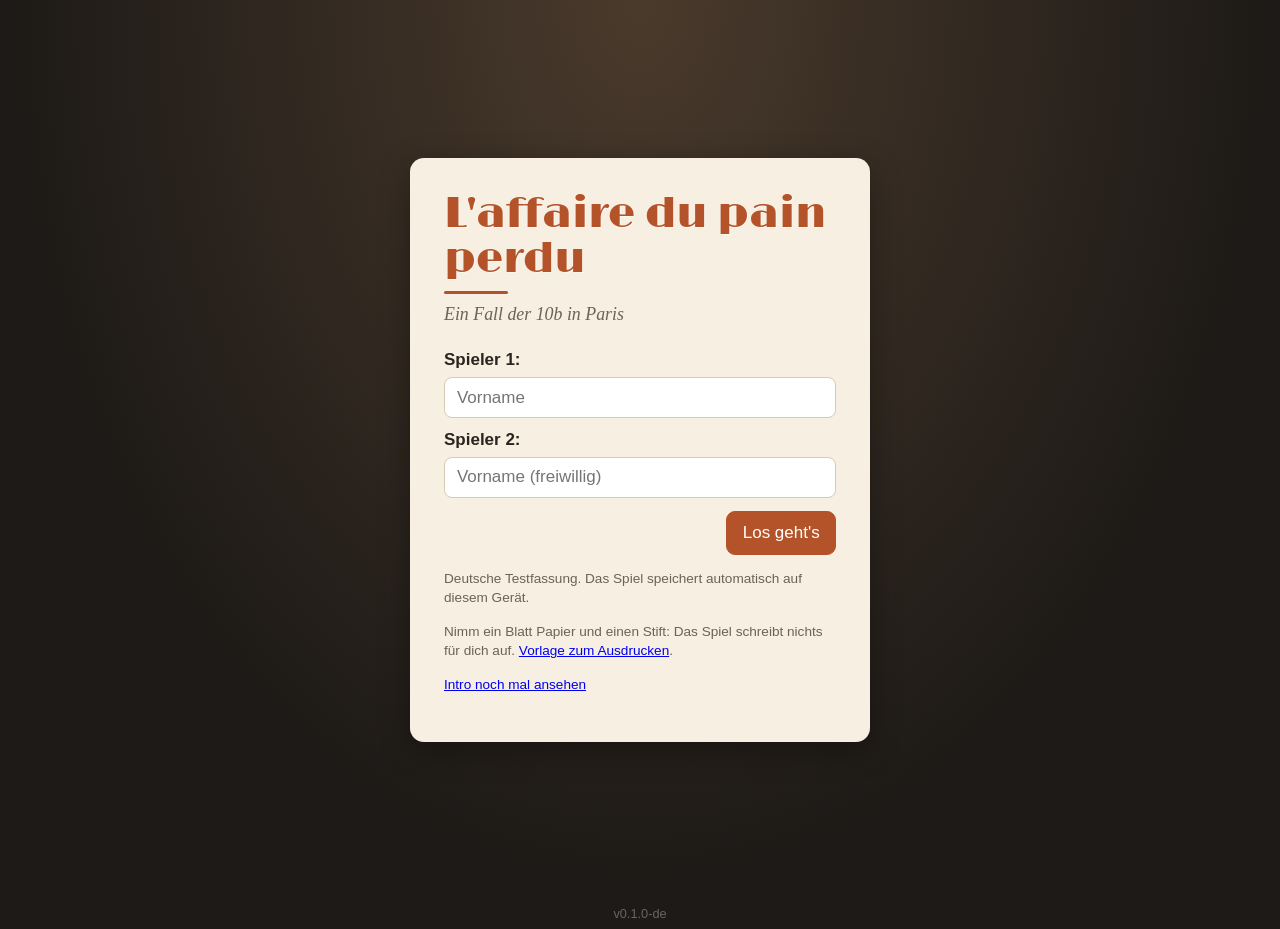
==== de/index.html @ ff6bd47a "Deutsche Testfassung unter de/ Alle Spieltexte auf Deutsch (de/js/data.js), Hörtexte als Lesetexte, " ====
<!DOCTYPE html>
<html lang="de">
<head>
  <meta charset="utf-8">
  <meta name="viewport" content="width=device-width, initial-scale=1">
  <title>L'affaire du pain perdu – deutsche Fassung</title>
  <meta name="description" content="Ein Fall in Paris – Point-and-Click-Abenteuer, deutsche Testfassung.">
  <meta name="theme-color" content="#2a2521">
  <meta name="mobile-web-app-capable" content="yes">
  <meta name="apple-mobile-web-app-capable" content="yes">
  <meta name="apple-mobile-web-app-status-bar-style" content="black">
  <meta name="apple-mobile-web-app-title" content="Pain perdu">
  <link rel="manifest" href="manifest.webmanifest">
  <link rel="apple-touch-icon" href="../assets/icons/icon-180.png">
  <link rel="icon" href="data:image/svg+xml,<svg xmlns='http://www.w3.org/2000/svg' viewBox='0 0 100 100'><text y='.9em' font-size='90'>🥖</text></svg>">
  <link rel="stylesheet" href="../css/style.css">
  <link rel="stylesheet" href="css/de.css">
</head>
<body>
  <!-- Startbildschirm -->
  <section id="start" class="start">
    <div class="start-card">
      <h1 id="title">L'affaire du pain perdu</h1>
      <p id="subtitle" class="sub">Ein Fall der 10b in Paris</p>
      <label>Spieler 1: <input id="p1" type="text" maxlength="30" autocomplete="off" placeholder="Vorname"></label>
      <label>Spieler 2: <input id="p2" type="text" maxlength="30" autocomplete="off" placeholder="Vorname (freiwillig)"></label>
      <!-- in der deutschen Fassung ohne Sprachwahl für Linos Kommentare -->
      <fieldset hidden>
        <legend>Linos Kommentare:</legend>
        <label class="radio"><input type="radio" name="lino" value="fr" checked> auf Deutsch</label>
        <label class="radio"><input type="radio" name="lino" value="de"> auf Deutsch</label>
      </fieldset>
      <div class="bar">
        <button id="btn-resume" class="btn" hidden>Weiterspielen</button>
        <button id="btn-start" class="btn primary">Los geht's</button>
      </div>
      <p class="tiny">Deutsche Testfassung. Das Spiel speichert automatisch auf diesem Gerät.</p>
      <p class="tiny">Nimm ein Blatt Papier und einen Stift: Das Spiel schreibt nichts für dich auf. <a href="zettel.html" target="_blank">Vorlage zum Ausdrucken</a>.</p>
      <p class="tiny"><a href="#" id="btn-intro">Intro noch mal ansehen</a></p>
    </div>
  </section>

  <!-- Spiel -->
  <section id="game" hidden>
    <header class="top">
      <div class="left"><button id="btn-menu" class="btn top-btn" aria-label="Menü" title="Zurück zum Menü (das Spiel bleibt gespeichert)"><svg class="ticon" viewBox="0 0 22 22" fill="none" stroke="currentColor" stroke-width="1.9" stroke-linecap="round" stroke-linejoin="round" aria-hidden="true"><path d="M2.5 10.5 11 3.5l8.5 7"/><path d="M5 9v9.5h12V9"/><path d="M9.3 18.5v-5h3.4v5"/></svg><span class="tl">Menü</span></button><span class="brand">Le Pain perdu</span><span id="scene-name" class="scene"></span><span id="node-id" class="nid" hidden></span></div>
      <div class="right">
        <span id="mouse" class="mouse"></span>
        <!-- Symbole erscheinen nur auf kleinen Bildschirmen (css: Smartphones) -->
        <button id="btn-carnet" class="btn top-btn" aria-label="Fallakte"><svg class="ticon" viewBox="0 0 22 22" fill="none" stroke="currentColor" stroke-width="1.9" stroke-linecap="round" stroke-linejoin="round" aria-hidden="true"><path d="M5.5 2.5h10a1.5 1.5 0 0 1 1.5 1.5v14a1.5 1.5 0 0 1-1.5 1.5h-10z"/><path d="M8.5 2.5v17M11.5 7.5h3M11.5 10.5h3"/></svg><span class="tl">Fallakte</span> <span id="carnet-count" class="badge"></span></button>
        <button id="btn-map" class="btn top-btn" aria-label="Karte"><svg class="ticon" viewBox="0 0 22 22" fill="none" stroke="currentColor" stroke-width="1.9" stroke-linecap="round" stroke-linejoin="round" aria-hidden="true"><path d="M2.5 5.5l5.5-2 6 2 5.5-2v13l-5.5 2-6-2-5.5 2z"/><path d="M8 3.5v13M14 5.5v13"/></svg><span class="tl">Karte</span></button>
        <button id="btn-inv" class="btn top-btn" aria-label="Inventar"><svg class="ticon" viewBox="0 0 22 22" fill="none" stroke="currentColor" stroke-width="1.9" stroke-linecap="round" stroke-linejoin="round" aria-hidden="true"><path d="M5.5 9a5.5 5.5 0 0 1 11 0v9a1.5 1.5 0 0 1-1.5 1.5H7A1.5 1.5 0 0 1 5.5 18z"/><path d="M8.5 4.3V2.5h5v1.8M8.5 12.5h5v3.5h-5z"/></svg><span class="tl">Inventar</span></button>
        <button id="btn-gloss" class="btn top-btn" aria-label="Lexikon"><svg class="ticon" viewBox="0 0 22 22" fill="none" stroke="currentColor" stroke-width="1.9" stroke-linecap="round" stroke-linejoin="round" aria-hidden="true"><path d="M11 6C9 4.5 6 4 2.5 4.5v13C6 17 9 17.5 11 19c2-1.5 5-2 8.5-1.5v-13C16 4 13 4.5 11 6z"/><path d="M11 6v13"/></svg><span class="tl">Lexikon</span></button>
        <button id="btn-lang" class="btn top-btn" hidden><span class="tl">Lino</span></button>
        <button id="btn-full" class="btn top-btn" aria-label="Vollbild" title="Vollbild" hidden><svg class="ticon" viewBox="0 0 22 22" fill="none" stroke="currentColor" stroke-width="1.9" stroke-linecap="round" stroke-linejoin="round" aria-hidden="true"><path d="M3 8V3h5M14 3h5v5M19 14v5h-5M8 19H3v-5"/></svg><span class="tl">Vollbild</span></button>
        <button id="btn-prof" class="btn top-btn prof" hidden><span class="tglyph" aria-hidden="true">Prof</span><span class="tl">Prof</span></button>
      </div>
    </header>
    <main class="play">
      <div id="rotate-hint" class="rotate-hint" hidden><span class="rot" aria-hidden="true">⟳</span><span>Dreh dein Handy: Dann wird das Bild größer.</span><button class="x" aria-label="Schließen">×</button></div>
      <div id="stage" class="stage" aria-label="Szene"></div>
      <div id="dialogue" class="dialogue"></div>
    </main>
  </section>

  <!-- Fenster (Fallakte, Karte, Aufgaben …) -->
  <div id="modal" class="modal" hidden>
    <div class="modal-inner">
      <button id="modal-close" class="close" aria-label="Schließen">×</button>
      <div id="modal-body"></div>
    </div>
  </div>
  <div id="toasts" class="toasts"></div>
  <div id="gltip" class="gltip" hidden></div>
  <footer class="foot"><span id="ver"></span></footer>

  <script src="js/data.js"></script>
  <script src="../js/prof.js"></script>
  <script src="js/game.js"></script>
</body>
</html>
---- css/style.css ----
/* L'affaire du pain perdu – Stil */
:root {
  --bg: #1d1a17; --panel: #f6efe2; --panel-2: #efe4cf; --ink: #2b241e; --muted: #6d6257; --accent: #b4532a; --accent-2: #2c6fad;
  --ok: #2e7d4f; --no: #b23b3b; --line: #d8cbb3; --paper: #fffaf0; --shadow: 0 8px 30px rgba(0,0,0,.35);
  --font: "Segoe UI", Roboto, "Helvetica Neue", Arial, sans-serif; --serif: Georgia, "Times New Roman", serif;
  --display: "Limelight", Georgia, "Times New Roman", serif;
}
/* Titelschrift (Limelight, SIL Open Font License, liegt lokal in assets/fonts) */
@font-face { font-family: "Limelight"; src: url("../assets/fonts/Limelight-Regular.ttf") format("truetype"); font-weight: 400; font-style: normal; font-display: swap; }
* { box-sizing: border-box; }
html, body { margin: 0; padding: 0; background: var(--bg); color: var(--ink); font-family: var(--font); font-size: 17px; line-height: 1.45; }
@media (min-width: 1400px) { html, body { font-size: 18px; } }
button { font: inherit; cursor: pointer; }
h1, h2, h3 { font-family: var(--serif); margin: 0 0 .5rem; }
[hidden] { display: none !important; }

/* Start */
.start { min-height: 100vh; display: grid; place-items: center; padding: 1rem; background: radial-gradient(ellipse at top, #4a3a2c, #1d1a17 70%); }
.start-card { background: var(--panel); padding: 2rem; border-radius: 14px; max-width: 460px; width: 100%; box-shadow: var(--shadow); }
.start-card h1 { font-family: var(--display); font-weight: 400; font-size: clamp(1.9rem, 7vw, 2.5rem); line-height: 1.05; color: var(--accent); text-shadow: 1px 1px 0 rgba(255,255,255,.55); }
.start-card h1::after { content: ""; display: block; width: 64px; height: 3px; background: var(--accent); border-radius: 2px; margin: .55rem 0 .3rem; }
.start-card .sub { color: var(--muted); margin: 0 0 1.2rem; font-family: var(--serif); font-style: italic; font-size: 1.05rem; }
.start-card label { display: block; margin: .6rem 0; font-weight: 600; }
.start-card input[type=text] { display: block; width: 100%; padding: .55rem .7rem; border: 1px solid var(--line); border-radius: 8px; font-size: 1rem; margin-top: .25rem; background: #fff; }
.start-card input.bad { border-color: var(--no); }
.start-card fieldset { border: 1px solid var(--line); border-radius: 8px; margin: .8rem 0; padding: .5rem .8rem; }
.start-card .radio { display: inline-block; margin: 0 1rem 0 0; font-weight: 500; }
.tiny { font-size: .8rem; color: var(--muted); }

/* Buttons */
.btn { background: var(--panel-2); color: var(--ink); border: 1px solid var(--line); border-radius: 9px; padding: .5rem .9rem; transition: background .15s, transform .05s; }
.btn:hover { background: #e4d6ba; }
.btn:active { transform: translateY(1px); }
.btn:disabled { opacity: .45; cursor: not-allowed; }
.btn.primary { background: var(--accent); color: #fff; border-color: var(--accent); }
.btn.primary:hover { background: #9b4523; }
.btn.small { font-size: .85rem; padding: .35rem .6rem; }
.btn.choice { display: block; width: 100%; text-align: left; margin: .35rem 0; background: var(--paper); }
.btn.choice.hl { border-color: var(--accent-2); box-shadow: 0 0 0 2px rgba(44,111,173,.3); }
.btn.choice small { color: var(--muted); }
.btn.choice.on { background: #dcefe3; border-color: var(--ok); }
.btn.opt { display: block; width: 100%; text-align: left; margin: .3rem 0; background: var(--paper); }
.btn.opt.on { background: #dcefe3; border-color: var(--ok); }
.btn.aide { background: #fde9d6; border-color: #f0b98f; }
.btn.play { background: var(--accent-2); color: #fff; border-color: var(--accent-2); }
.btn.play.playing { animation: pulse 1s infinite; }
@keyframes pulse { 0%,100% { box-shadow: 0 0 0 0 rgba(44,111,173,.5);} 50% { box-shadow: 0 0 0 8px rgba(44,111,173,0);} }
.btn.chip { font-size: .85rem; padding: .3rem .6rem; margin: 0 .3rem .3rem 0; background: #fff; }
.bar { display: flex; gap: .5rem; flex-wrap: wrap; justify-content: flex-end; margin-top: .8rem; }

/* Top bar */
.top { display: flex; justify-content: space-between; align-items: center; gap: .5rem; padding: .5rem .8rem; background: #2a2521; color: #eee; flex-wrap: wrap; }
.top .brand { font-family: var(--display); font-weight: 400; font-size: 1.15rem; letter-spacing: .02em; color: #f1c27d; margin-right: .8rem; }
.top .scene { color: #ddd; font-size: .95rem; }
.top .nid { margin-left: .6rem; font-size: .8rem; color: #f1c27d; font-family: monospace; }
.top .right { display: flex; gap: .4rem; align-items: center; flex-wrap: wrap; }
.top .mouse { font-size: .85rem; color: #f1c27d; margin-right: .4rem; }
.top-btn { padding: .35rem .7rem; font-size: .9rem; }
.top-btn.prof { background: #f1c27d; }
#btn-menu { margin-right: .7rem; }
/* Spieltitel in der Kopfzeile nur bei viel Platz (daneben steht der Menü-Knopf) */
@media (max-width: 1180px) { .top .brand { display: none; } }
/* Tablets und kleine Laptops: Kopfzeile in einer Reihe, Knöpfe mit Symbol und kleiner Beschriftung */
@media (min-width: 761px) and (max-width: 1100px) and (min-height: 521px) {
  .top { flex-wrap: nowrap; min-height: 52px; }
  .top .left { flex: 1; min-width: 0; display: flex; align-items: center; }
  .top .scene { white-space: nowrap; overflow: hidden; text-overflow: ellipsis; }
  .top .right { flex: none; flex-wrap: nowrap; gap: .35rem; }
  .top .mouse { font-size: .8rem; line-height: 1.15; text-align: right; }
  .top .mouse .ml { display: block; opacity: .75; }
  .top-btn { position: relative; display: inline-flex; flex-direction: column; align-items: center; justify-content: center; gap: 2px; min-width: 58px; height: 44px; padding: 2px .45rem; }
  .top-btn .ticon, .top-btn .tglyph { display: block; }
  .top-btn .ticon { width: 20px; height: 20px; color: var(--accent); flex: none; }
  .top-btn .tglyph { font-size: .58rem; font-weight: 800; line-height: 1.05; color: var(--accent); letter-spacing: .02em; }
  .top-btn .tl { font-size: .68rem; line-height: 1; white-space: nowrap; }
  .top-btn .tl-long, .top-btn.prof .tglyph { display: none; }
  .top-btn .badge { position: absolute; top: -4px; right: -4px; }
}
.badge { background: var(--accent); color: #fff; border-radius: 10px; padding: 0 .4rem; font-size: .75rem; }

/* Stage */
/* Bühne so groß wie der Bildschirm erlaubt: Breite aus der Höhe (16:9) abgeleitet, damit Bild und Dialog ohne Scrollen passen */
.play { width: 100%; max-width: min(1700px, calc((100vh - 215px) * 16 / 9)); margin: 0 auto; padding: .5rem .6rem; }
.stage { position: relative; width: 100%; aspect-ratio: 16 / 9; background: #333 center / cover no-repeat; border-radius: 10px; overflow: visible; box-shadow: var(--shadow); }
.hotspot { position: absolute; background: rgba(255,255,255,.06); border: 2px dashed rgba(255,255,255,.55); border-radius: 8px; color: #fff; padding: 0; display: flex; align-items: flex-end; justify-content: center; transition: background .15s, border-color .15s; }
.hotspot:hover { background: rgba(255,220,120,.18); border-color: #ffd87a; }
.hotspot > span { background: rgba(0,0,0,.6); font-size: .85rem; padding: .15rem .45rem; border-radius: 6px; margin-bottom: .25rem; white-space: nowrap; }
.verbs { position: absolute; left: 50%; top: 50%; transform: translate(-50%, -50%); display: flex; gap: .35rem; flex-wrap: nowrap; justify-content: center; z-index: 5; background: rgba(28,22,18,.88); padding: .4rem; border-radius: 14px; box-shadow: 0 6px 20px rgba(0,0,0,.45); border: 1px solid rgba(241,194,125,.35); }
.btn.verb { display: flex; flex-direction: column; align-items: center; gap: .2rem; width: 74px; padding: .45rem .2rem .35rem; background: var(--panel); border-color: #d8c7a4; border-radius: 10px; font-size: .78rem; line-height: 1; color: var(--ink); }
.btn.verb .vicon { width: 30px; height: 30px; color: var(--accent); }
.btn.verb:hover { background: #f1c27d; border-color: #f1c27d; }
.btn.verb:hover .vicon { color: var(--ink); }

/* Dialogue */
.dialogue { min-height: 96px; margin-top: .55rem; background: var(--panel); border-radius: 10px; padding: .8rem 1.1rem; box-shadow: var(--shadow); }
.dialogue:not(.active) { background: rgba(246,239,226,.35); min-height: 60px; }
.dialogue.muted { opacity: .5; pointer-events: none; }
.line { display: flex; gap: .8rem; align-items: flex-start; }
.line.narr .body { font-style: italic; color: #4a3f36; }
.line .who { font-weight: 700; color: var(--accent); font-size: .9rem; }
.line .text { font-size: 1.15rem; }
.line .text.de { color: var(--muted); font-style: italic; }
.pt { width: 56px; height: 56px; border-radius: 50%; flex: none; display: grid; place-items: center; color: #fff; font-weight: 700; background-size: cover; background-position: center; border: 2px solid #fff; box-shadow: 0 2px 6px rgba(0,0,0,.3); }
.choices { margin-top: .6rem; }
.help-row { display: flex; justify-content: flex-end; margin: .4rem 0; }
.marie-bubble { display: flex; gap: .6rem; background: #fde9d6; border: 1px solid #f0b98f; border-radius: 10px; padding: .6rem .8rem; margin: .5rem 0; }
.marie-bubble .who { font-weight: 700; color: var(--accent); font-size: .85rem; }

/* Modal */
.modal { position: fixed; inset: 0; background: rgba(0,0,0,.6); display: grid; place-items: center; z-index: 20; padding: 1rem; overflow: auto; }
.modal-inner { background: var(--panel); border-radius: 14px; width: min(980px, 100%); max-height: calc(100vh - 2rem); overflow: auto; padding: 1.2rem 1.4rem; position: relative; box-shadow: var(--shadow); }
.modal.cut .modal-inner, .modal.travel .modal-inner { background: #141211; color: #eee; }
.modal.cut .cutpic { width: 100%; aspect-ratio: 2.12; background: #222 center / cover no-repeat; border-radius: 10px; }
.modal.cut .cutbox, .dlg-inline { margin-top: .8rem; }
.modal.cut .line.narr .body, .modal.travel .line .body { color: #eee; }
.modal.cut .line .who { color: #f1c27d; }
.modal .close { position: absolute; top: .5rem; right: .6rem; background: none; border: none; font-size: 1.6rem; color: var(--muted); }
.modal.nocl .close { display: none; }
.modal h2 { color: var(--accent); font-size: 1.5rem; }
.modal h3 { margin-top: 1rem; }
.metro { font-size: 1.6rem; color: #f1c27d; font-family: var(--serif); }
.metro b { display: inline-block; background: #f1c27d; color: #141211; border-radius: 50%; width: 1.5em; height: 1.5em; text-align: center; line-height: 1.5em; margin-right: .4rem; }

.paper { background: var(--paper); border: 1px solid var(--line); border-radius: 8px; padding: .8rem 1rem; font-size: 1.05rem; box-shadow: 1px 2px 0 #e5dcc8; margin: .3rem 0; }
.paper.sms { font-family: var(--font); background: #e8f4ff; border-color: #b8d6f2; }
.paper.carte, .paper.flyer { font-family: var(--serif); }
.paper.transcript { font-size: .95rem; color: #3a322b; }
.paper.small { font-size: .9rem; }
.paper.intro b { color: var(--accent); }
.hint { color: var(--muted); font-size: .85rem; }
.solo { background: #e8f1fb; border: 1px solid #b8d6f2; padding: .5rem .8rem; border-radius: 8px; margin: .3rem 0; font-weight: 600; }
.tools { display: flex; gap: .5rem; flex-wrap: wrap; margin: .5rem 0; }
.area { margin: .6rem 0; }
.feedback { margin-top: .5rem; }
.feedback.ok .line { background: #dcefe3; border-radius: 8px; padding: .5rem; }
.feedback.no .line { background: #f8dcdc; border-radius: 8px; padding: .5rem; }
.audio-row { display: flex; gap: 1rem; align-items: center; flex-wrap: wrap; margin: .6rem 0; }

/* Aufgaben */
.doccard { border: 1px solid var(--line); border-radius: 8px; padding: .6rem .8rem; margin: .5rem 0; background: var(--paper); }
.doccard.done { border-color: var(--ok); background: #eef7f0; }
.doccard .doclabel { font-weight: 700; }
.doccard .doctext { color: #4a3f36; margin: .2rem 0 .4rem; }
.qbtns { display: flex; flex-wrap: wrap; gap: .3rem; }
.okline { color: var(--ok); margin-top: .4rem; font-weight: 600; }
.slot { display: flex; gap: .6rem; align-items: center; margin: .4rem 0; }
.slot label { min-width: 130px; font-weight: 600; }
select { font: inherit; padding: .35rem .5rem; border-radius: 6px; border: 1px solid var(--line); background: #fff; }
select.bad { border-color: var(--no); background: #fbe9e9; }
select.good { border-color: var(--ok); background: #e9f6ee; }
.gaptext { font-size: 1.15rem; line-height: 2.2; }
.gaptext select { margin: 0 .2rem; }
.picklist { margin: .4rem 0; }
.q { font-weight: 600; }
textarea { width: 100%; font: inherit; font-size: 1.05rem; padding: .6rem; border: 1px solid var(--line); border-radius: 8px; background: #fff; resize: vertical; }
.count { font-size: .85rem; color: var(--muted); margin: .3rem 0; }
.count.ok { color: var(--ok); font-weight: 600; }
.chips { margin: .3rem 0; }
.plan { max-width: 420px; margin: .4rem 0; }
.plan svg { width: 100%; border-radius: 8px; border: 1px solid var(--line); }
.wall { display: grid; grid-template-columns: repeat(auto-fit, minmax(220px, 1fr)); gap: .6rem; }
.poster { background: var(--paper); border: 1px solid var(--line); padding: .7rem; border-radius: 6px; box-shadow: 2px 3px 0 #d9ccb2; font-family: var(--serif); }
.poster.on { border-color: var(--ok); background: #eef7f0; }
.poster .pl { font-size: 1.4rem; font-weight: 700; color: var(--accent); }
.poster .ptext { margin: .3rem 0 .6rem; }
.btn.opt small { color: var(--accent-2); font-weight: 700; margin-right: .3rem; }
.stamps { display: flex; gap: .5rem; flex-wrap: wrap; margin: .4rem 0; }
.btn.stamp { font-family: monospace; font-weight: 700; letter-spacing: .04em; border: 2px solid #7a1f1f; color: #7a1f1f; background: #fff; }
.btn.stamp.on { background: #7a1f1f; color: #fff; }
.sheets { display: grid; grid-template-columns: repeat(auto-fit, minmax(220px, 1fr)); gap: .6rem; }
.sheet { position: relative; text-align: left; background: var(--paper); border: 1px solid var(--line); border-radius: 6px; padding: .8rem; font: inherit; min-height: 110px; }
.sheet.stamped { border-color: #7a1f1f; }
.sheet .mark { position: absolute; right: .6rem; bottom: .5rem; transform: rotate(-12deg); font-family: monospace; font-weight: 700; color: #7a1f1f; border: 3px solid #7a1f1f; padding: .1rem .4rem; opacity: .85; }

/* Carnet */
.qbox { background: var(--paper); border: 1px solid var(--line); border-left: 6px solid #bbb; border-radius: 8px; padding: .6rem .9rem; margin: .5rem 0; }
.qbox.proven { border-left-color: var(--ok); }
.qbox .status { float: right; font-size: .8rem; padding: .1rem .5rem; border-radius: 10px; background: #e6e2da; color: #555; }
.qbox.proven .status { background: #dcefe3; color: var(--ok); font-weight: 700; }
/* Abfragen */
.rin { font: inherit; font-size: 1.05rem; padding: .3rem .5rem; border: 1px solid #c9b78f; border-radius: 8px; background: #fff; margin: 0 .15rem; min-width: 4rem; }
.rin:focus { outline: 2px solid rgba(44,111,173,.35); border-color: var(--accent-2); }
.rin.bad { border-color: var(--no); background: #fdf0f0; }
.rin.good { border-color: var(--ok); background: #eef7f0; }
.rfield { display: flex; gap: .6rem; align-items: center; flex-wrap: wrap; margin: .55rem 0; }
.rfield label { font-weight: 600; }
.mission { background: #fde9d6; border: 1px solid #f0b98f; border-radius: 8px; padding: .5rem .8rem; margin: .4rem 0; }

/* Inventar */
.igrid { display: grid; grid-template-columns: repeat(auto-fill, minmax(118px, 1fr)); gap: .5rem; }
.item { display: flex; flex-direction: column; align-items: center; gap: .3rem; background: var(--paper); border: 1px solid var(--line); border-radius: 10px; padding: .55rem .4rem .5rem; font: inherit; color: var(--ink); cursor: pointer; transition: background .15s, border-color .15s; }
.item:hover { background: #fff; border-color: #c9b78f; }
.item.on { background: #fff3dc; border-color: var(--accent); box-shadow: 0 0 0 2px rgba(180,83,42,.25); }
.item .iname { font-size: .82rem; text-align: center; line-height: 1.2; }
.ipic { width: 80px; height: 80px; border-radius: 10px; background: #efe6d2 center / contain no-repeat; display: grid; place-items: center; font-size: 2rem; flex: none; }
.ipic.img { background-color: transparent; }
.idetail { margin-top: .7rem; background: var(--paper); border: 1px solid var(--line); border-radius: 10px; padding: .7rem .9rem; }
.idetail .ihead { display: flex; gap: .8rem; align-items: center; }
.idetail .ihead .ipic { width: 64px; height: 64px; }
.idetail .idesc { color: #4a3f36; font-size: .95rem; margin-top: .15rem; }
.idetail .docimg { max-height: 34vh; margin-top: .6rem; }

/* Karte */
.mapwrap svg { width: 100%; border-radius: 10px; border: 1px solid var(--line); }
.place { cursor: pointer; }
.place circle { fill: var(--accent); stroke: #fff; stroke-width: .6; }
.place.locked circle { fill: #aaa; }
.place.done circle { fill: var(--ok); }
.place.here circle { stroke: #f1c27d; stroke-width: 1; }
.place .chk { font-size: 3px; fill: #fff; font-weight: 700; pointer-events: none; }
.place .dot { fill: var(--no); stroke: #fff; stroke-width: .3; }
.place .lbl { font-size: 2.5px; font-weight: 700; fill: #2b241e; }
.place .q { font-size: 2.2px; fill: #6d6257; font-style: italic; }
.place.locked .lbl, .place.locked .q { fill: #999; }

/* Glossar */
.gl { text-decoration: underline dotted; text-underline-offset: 3px; cursor: help; }
.gltip { position: absolute; z-index: 30; background: #2a2521; color: #fff; padding: .5rem .7rem; border-radius: 8px; font-size: .9rem; max-width: 250px; box-shadow: var(--shadow); }
.gl-table { width: 100%; border-collapse: collapse; font-size: .95rem; }
.gl-table td { border-bottom: 1px solid var(--line); padding: .3rem .4rem; }

/* Prof */
.jumps { display: flex; flex-wrap: wrap; gap: .3rem; }
.jumps .btn small { color: var(--muted); }
.results { width: 100%; border-collapse: collapse; font-size: .8rem; }
.results th, .results td { border-bottom: 1px solid var(--line); padding: .25rem .4rem; text-align: left; }

.toasts { position: fixed; left: 50%; bottom: 1.2rem; transform: translateX(-50%); z-index: 40; display: flex; flex-direction: column; gap: .4rem; align-items: center; pointer-events: none; }
.toast { background: #2a2521; color: #f1c27d; padding: .5rem .9rem; border-radius: 20px; font-size: .9rem; box-shadow: var(--shadow); animation: fade 2.6s forwards; }
@keyframes fade { 0% { opacity: 0; transform: translateY(8px);} 10%,80% { opacity: 1; transform: none;} 100% { opacity: 0;} }
.foot { text-align: center; color: #666; font-size: .75rem; padding: .3rem; }
/* Introvideo */
.introvid { position: fixed; inset: 0; background: #000; z-index: 50; display: grid; place-items: center; overflow: hidden; transition: opacity .9s ease; }
.introvid.out { opacity: 0; pointer-events: none; }
.introvid video { width: 100%; height: 100%; object-fit: contain; display: block; transition: filter 1.2s ease; }
.introvid.titled video { filter: brightness(.5) saturate(.85); }
.introvid .skip, .introvid .snd { position: absolute; bottom: 1.2rem; background: rgba(0,0,0,.55); color: #f1c27d; border: 1px solid rgba(241,194,125,.6); }
.introvid .skip { right: 1.2rem; }
.introvid .snd { left: 1.2rem; }
.introvid .bigplay { position: absolute; width: 96px; height: 96px; border-radius: 50%; border: 2px solid #f1c27d; background: rgba(0,0,0,.6); color: #f1c27d; font-size: 2.4rem; padding-left: 8px; cursor: pointer; }
/* Titelkarte am Ende des Videos: über dem letzten Bild, in der Plakatschrift des Spiels */
.introvid .ititle { position: absolute; inset: 0; display: grid; place-content: center; text-align: center; padding: 1rem 1.2rem; background: radial-gradient(ellipse at center, rgba(0,0,0,.25), rgba(0,0,0,.75)); opacity: 0; transition: opacity 1.1s ease; pointer-events: none; }
.introvid.titled .ititle { opacity: 1; pointer-events: auto; cursor: pointer; }
.introvid .ititle h1 { font-family: var(--display); font-weight: 400; font-size: clamp(2.5rem, 9.5vw, 7.5rem); line-height: 1.05; color: #f1c27d; text-shadow: 0 3px 0 #6b3d14, 0 10px 36px rgba(0,0,0,.85); margin: 0; transform: translateY(18px) scale(.96); transition: transform 1.1s ease; }
.introvid.titled .ititle h1 { transform: none; }
.introvid .ititle p { font-family: var(--serif); font-style: italic; color: #f6ead3; font-size: clamp(1.05rem, 2.6vw, 1.7rem); margin: .9rem 0 0; text-shadow: 0 2px 12px rgba(0,0,0,.9); }

.nobg { position: absolute; inset: 0; display: grid; place-items: center; color: #d9c7a8; font-family: var(--serif); font-size: 1.6rem; text-align: center; pointer-events: none; }
.credits { margin-top: 1rem; padding-top: .8rem; border-top: 1px dashed var(--line); color: var(--muted); font-size: .9rem; line-height: 1.6; }
.credits b { display: block; font-family: var(--display); font-weight: 400; font-size: 1.5rem; color: var(--accent); line-height: 1.15; margin-bottom: .15rem; }

/* Zettel: auf Papier notieren */
.docimg { display: block; max-width: 100%; max-height: 46vh; border-radius: 8px; border: 1px solid var(--line); margin: .3rem auto .5rem; }

/* ---------- Smartphones und kleine Fenster ---------- */
/* Grundsätzlich: Symbole der Kopfzeile nur auf kleinen Bildschirmen, keine Doppeltipp-Lupe, kein Markieren auf der Bühne */
.ticon, .tglyph, .verbs .vtitle, .rotate-hint { display: none; }
.btn, .hotspot, .item, .sheet, .place, .gl { touch-action: manipulation; -webkit-tap-highlight-color: transparent; }
.stage { -webkit-user-select: none; user-select: none; -webkit-touch-callout: none; }
/* Kleine Hotspots (Telefon, Flyer …) bekommen eine Tippfläche von mindestens 44 px */
.hotspot::before { content: ""; position: absolute; left: 50%; top: 50%; width: max(100%, 44px); height: max(100%, 44px); transform: translate(-50%, -50%); }
.hotspot:active { background: rgba(255,220,120,.25); border-color: #ffd87a; }

/* Kompakte Kopfzeile: eine Zeile, Symbol-Knöpfe */
@media (max-width: 760px), (max-height: 520px) {
  .top { flex-wrap: nowrap; gap: .4rem; padding: .25rem .5rem; padding-left: max(.5rem, env(safe-area-inset-left)); padding-right: max(.5rem, env(safe-area-inset-right)); min-height: 48px; }
  .top .left { flex: 1; min-width: 0; display: flex; align-items: center; }
  .top .brand { display: none; }
  #btn-menu { flex: none; margin-right: .45rem; }
  .top .scene { font-size: .85rem; white-space: nowrap; overflow: hidden; text-overflow: ellipsis; }
  .top .right { flex: none; flex-wrap: nowrap; gap: .3rem; }
  .top .mouse { margin-right: .15rem; font-size: .72rem; line-height: 1.15; text-align: right; }
  .top .mouse .ml { display: block; opacity: .75; }
  .top-btn { position: relative; display: inline-flex; align-items: center; justify-content: center; gap: .35rem; min-width: 40px; height: 38px; padding: 0 .55rem; }
  .top-btn .ticon, .top-btn .tglyph { display: block; }
  .ticon { width: 22px; height: 22px; color: var(--accent); flex: none; }
  .tglyph { font-size: .62rem; font-weight: 800; line-height: 1.05; color: var(--accent); letter-spacing: .02em; }
  .top-btn .badge { position: absolute; top: -4px; right: -4px; }
  .badge:empty { display: none; }
  .foot { display: none; }
  .line .text { font-size: 1.02rem; }
  .pt { width: 46px; height: 46px; }
  .btn.choice, .btn.opt { padding: .55rem .75rem; }
  /* Aktionsmenü zeigt, was man angetippt hat */
  .verbs { flex-wrap: wrap; max-width: calc(100% - 8px); }
  .verbs .vtitle { display: block; flex: 0 0 100%; text-align: center; color: #f1c27d; font-size: .8rem; font-weight: 600; line-height: 1.2; padding: 0 .3rem .1rem; }
  .btn.verb { width: 70px; }
  /* Fenster nutzen fast den ganzen Bildschirm */
  .modal { padding: .35rem; }
  .modal-inner { max-height: calc(100vh - .7rem); max-height: calc(100dvh - .7rem); padding: .85rem .9rem; border-radius: 12px; }
  .modal .close { width: 44px; height: 44px; top: .1rem; right: .1rem; display: grid; place-items: center; }
  .modal h2 { font-size: 1.3rem; padding-right: 2.4rem; }
  .igrid { grid-template-columns: repeat(auto-fill, minmax(96px, 1fr)); }
  .ipic { width: 64px; height: 64px; }
  .place .lbl { font-size: 3.2px; }
  .place .q { font-size: 2.7px; }
  .gltip { max-width: min(250px, calc(100vw - 16px)); }
}
/* Kleine Bildschirme: Symbol mit kurzer Beschriftung darunter; ganz schmal nur Symbole */
@media (max-width: 760px) and (min-width: 561px), (max-height: 520px) and (min-width: 561px) {
  .top-btn { flex-direction: column; gap: 2px; height: 40px; min-width: 50px; padding: 2px .35rem; }
  .top-btn .ticon { width: 19px; height: 19px; }
  .top-btn .tl { font-size: .6rem; line-height: 1; white-space: nowrap; }
  .top-btn .tl-long, .top-btn.prof .tglyph { display: none; }
  #btn-lang .tglyph { font-size: .55rem; }
}
@media (max-width: 560px) {
  .top-btn .tl { display: none; }
  .top-btn { width: 40px; padding: 0; }
}
@media (max-width: 380px) {
  .top .right { gap: .2rem; }
  .top-btn { width: 36px; min-width: 36px; }
  #btn-menu { margin-right: .25rem; }
}

/* Hochformat: Bild oben, Dialog darunter; Beschriftungen erst im Aktionsmenü, Hinweis zum Drehen */
@media (max-width: 640px) and (orientation: portrait) {
  main.play { padding: .4rem; }
  .hotspot > span { display: none; }
  /* Ortsname steht auf dem Bild statt abgeschnitten in der Kopfzeile */
  .top .scene { display: none; }
  .stage[data-name]::after { content: attr(data-name); position: absolute; left: 6px; top: 6px; max-width: calc(100% - 12px); padding: .1rem .5rem; border-radius: 8px; background: rgba(28,22,18,.72); color: #f1c27d; font-size: .72rem; line-height: 1.4; white-space: nowrap; overflow: hidden; text-overflow: ellipsis; pointer-events: none; }
  /* Wer die Maus hat, steht ebenfalls auf dem Bild: so passen alle Knöpfe in die Kopfzeile */
  .top .mouse { display: none; }
  .stage[data-mouse]::before { content: attr(data-mouse); position: absolute; right: 6px; top: 6px; z-index: 2; max-width: 42%; padding: .1rem .5rem; border-radius: 8px; background: rgba(28,22,18,.72); color: #f1c27d; font-size: .72rem; line-height: 1.4; white-space: nowrap; overflow: hidden; text-overflow: ellipsis; pointer-events: none; }
  .stage[data-mouse][data-name]::after { max-width: calc(56% - 12px); }
  .rotate-hint { display: flex; align-items: center; gap: .55rem; margin: 0 0 .4rem; padding: .35rem .4rem .35rem .7rem; background: #3a322b; color: #f1c27d; border-radius: 10px; font-size: .85rem; line-height: 1.25; }
  .rotate-hint .rot { font-size: 1.3rem; line-height: 1; }
  .rotate-hint span:nth-child(2) { flex: 1; }
  .rotate-hint .x { flex: none; width: 36px; height: 36px; border: none; background: none; color: #f1c27d; font-size: 1.4rem; line-height: 1; }
}
@media (max-width: 760px) and (orientation: landscape), (max-height: 520px) and (orientation: landscape) {
  .hotspot > span { font-size: .68rem; white-space: normal; max-width: calc(100% - 4px); text-align: center; line-height: 1.15; padding: .1rem .3rem; }
}

/* Querformat auf dem Handy: Bühne so hoch wie möglich, Dialog liegt unten auf dem Bild */
@media (orientation: landscape) and (max-height: 520px) {
  #game { display: flex; flex-direction: column; height: 100vh; height: 100dvh; overflow: hidden; }
  main.play { flex: 1; min-height: 0; position: relative; padding: .3rem .5rem .4rem; max-width: min(100%, calc((100vh - 60px) * 16 / 9)); max-width: min(100%, calc((100dvh - 60px) * 16 / 9)); }
  .stage { box-shadow: none; }
  .dialogue { position: absolute; left: 1rem; right: 1rem; bottom: .8rem; z-index: 8; margin: 0; max-height: 66%; overflow-y: auto; overscroll-behavior: contain; padding: .5rem .8rem; background: rgba(246,239,226,.97); }
  .dialogue:not(.active) { display: none; }
  .dialogue .line { gap: .6rem; }
  .pt { width: 40px; height: 40px; }
  .line .text { font-size: 1rem; line-height: 1.35; }
  .choices { display: grid; grid-template-columns: 1fr 1fr; gap: .3rem; margin-top: .4rem; }
  .choices .help-row { grid-column: 1 / -1; margin: 0; }
  .btn.choice { margin: 0; padding: .4rem .6rem; line-height: 1.3; }
  .bar { margin-top: .4rem; }
  .marie-bubble { margin: .35rem 0; padding: .4rem .6rem; }
  .toasts { top: 3.3rem; bottom: auto; }
  /* Zwischensequenz: Bild links, Text rechts */
  .modal.cut #modal-body { display: grid; grid-template-columns: minmax(0, 1.25fr) minmax(0, 1fr); gap: .9rem; align-items: center; }
  .modal.cut .cutbox { margin-top: 0; }
  .modal.cut .cutpic { max-height: calc(100dvh - 2.5rem); }
  .docimg { max-height: 52vh; }
  /* Karte: links so hoch wie möglich, Titel und Knopf rechts daneben */
  .modal.map #modal-body { display: grid; grid-template-columns: auto minmax(0, 1fr); grid-template-rows: auto auto 1fr; column-gap: 1rem; }
  .modal.map #modal-body > h2 { grid-column: 2; grid-row: 1; }
  .modal.map #modal-body > .hint { grid-column: 2; grid-row: 2; }
  .modal.map #modal-body > .bar { grid-column: 2; grid-row: 3; align-self: end; }
  .modal.map .mapwrap { grid-column: 1; grid-row: 1 / 4; }
  .mapwrap svg { width: auto; height: calc(100vh - 2.6rem); height: calc(100dvh - 2.6rem); max-width: 100%; display: block; }
  .start { padding: .6rem; }
  .start-card { padding: 1.1rem 1.4rem; max-width: 560px; }
  .start-card .sub { margin-bottom: .6rem; }
  .start-card label { margin: .35rem 0; }
}
---- de/css/de.css ----
/* Deutsche Fassung: Ergänzungen zu ../css/style.css */
/* Hörtexte erscheinen als Lesetexte */
.audio-row .readtext { flex: 1 1 260px; margin: 0; font-size: 1.05rem; line-height: 1.5; }
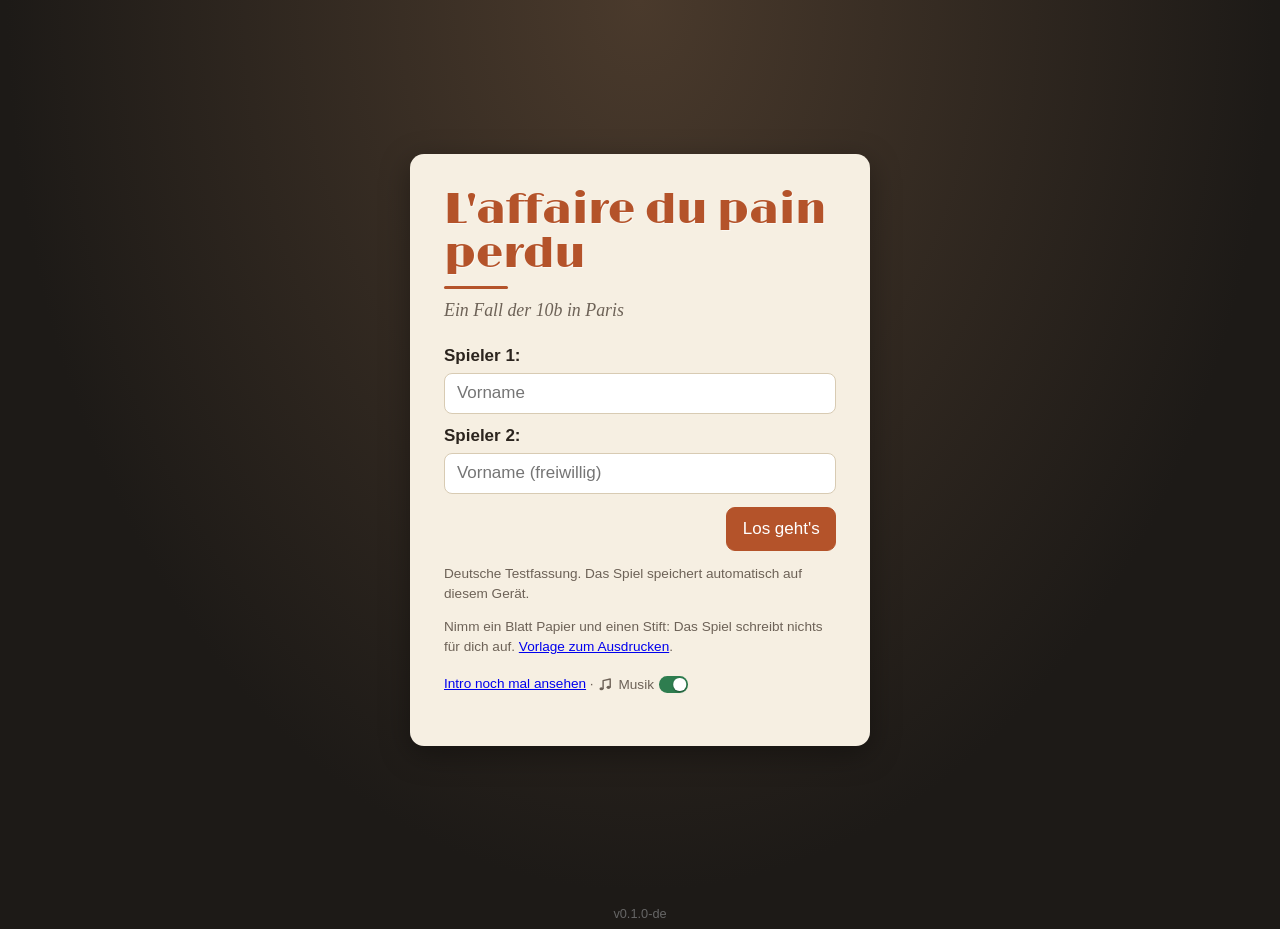
==== commit 7452bcca: "Musik im Intro abschaltbar, in allen Teilen und beiden Sprachen - Schalter « Musique » (deutsch „Mus" ====
--- a/de/index.html
+++ b/de/index.html
@@ -31,12 +31,14 @@
         <label class="radio"><input type="radio" name="lino" value="de"> auf Deutsch</label>
       </fieldset>
       <div class="bar">
+        <button id="btn-full-start" class="btn" hidden><svg class="fsi" viewBox="0 0 22 22" fill="none" stroke="currentColor" stroke-width="1.9" stroke-linecap="round" stroke-linejoin="round" aria-hidden="true"><path d="M3 8V3h5M14 3h5v5M19 14v5h-5M8 19H3v-5"/></svg><span class="tl">Vollbild</span></button>
         <button id="btn-resume" class="btn" hidden>Weiterspielen</button>
         <button id="btn-start" class="btn primary">Los geht's</button>
       </div>
       <p class="tiny">Deutsche Testfassung. Das Spiel speichert automatisch auf diesem Gerät.</p>
       <p class="tiny">Nimm ein Blatt Papier und einen Stift: Das Spiel schreibt nichts für dich auf. <a href="zettel.html" target="_blank">Vorlage zum Ausdrucken</a>.</p>
-      <p class="tiny"><a href="#" id="btn-intro">Intro noch mal ansehen</a></p>
+      <!-- Schalter für die Musik im Intro (gemerkt auf diesem Gerät); das Intro zeigt eine Kopie davon -->
+      <p class="tiny"><a href="#" id="btn-intro">Intro noch mal ansehen</a> · <button type="button" id="btn-music" class="musicsw" role="switch" aria-checked="true" title="Musik im Intro"><svg class="nicon" viewBox="0 0 22 22" aria-hidden="true"><path d="M8.6 16.4V5.1l10-2.2v11.3" fill="none" stroke="currentColor" stroke-width="2" stroke-linecap="round" stroke-linejoin="round"/><ellipse cx="6.2" cy="16.6" rx="2.7" ry="2.2" fill="currentColor"/><ellipse cx="16.2" cy="14.6" rx="2.7" ry="2.2" fill="currentColor"/></svg>Musik<span class="sw" aria-hidden="true"></span></button></p>
     </div>
   </section>
 
@@ -76,6 +78,7 @@
 
   <script src="js/data.js"></script>
   <script src="../js/prof.js"></script>
+  <script src="../js/audioplayer.js"></script>
   <script src="js/game.js"></script>
 </body>
 </html>
--- a/css/style.css
+++ b/css/style.css
@@ -26,6 +26,44 @@
 .start-card fieldset { border: 1px solid var(--line); border-radius: 8px; margin: .8rem 0; padding: .5rem .8rem; }
 .start-card .radio { display: inline-block; margin: 0 1rem 0 0; font-weight: 500; }
 .tiny { font-size: .8rem; color: var(--muted); }
+/* Schalter „Musique“ für das Intro: im Startmenü neben „Revoir l'intro“, im Intro als Knopf */
+.musicsw { display: inline-flex; align-items: center; gap: .4em; vertical-align: middle; touch-action: manipulation; -webkit-tap-highlight-color: transparent; }
+.musicsw:not(.btn) { background: none; border: 0; padding: .25rem 0; color: inherit; }
+.musicsw .nicon { width: 1.15em; height: 1.15em; flex: none; }
+.musicsw .sw { position: relative; flex: none; width: 2.1em; height: 1.2em; border-radius: .6em; background: #c9bca4; transition: background .2s; }
+.musicsw .sw::after { content: ""; position: absolute; top: .15em; left: .15em; width: .9em; height: .9em; border-radius: 50%; background: #fff; box-shadow: 0 1px 2px rgba(0,0,0,.35); transition: transform .2s; }
+.musicsw[aria-checked="true"] .sw { background: var(--ok); }
+.musicsw[aria-checked="true"] .sw::after { transform: translateX(.9em); }
+@media (pointer: coarse) { .musicsw:not(.btn) { padding: .6rem 0; } }   /* größere Tippfläche im Startmenü */
+/* Startmenü: Teil 1, 2 oder 3 (2 und 3 gesperrt bis zum Schlüsselwort), untereinander: Nummer links, Titel daneben,
+   das Schloss eines gesperrten Teils rechts */
+.parts { display: grid; gap: .4rem; margin: 0 0 .9rem; }
+.part { position: relative; display: flex; align-items: baseline; gap: .6rem; text-align: left; padding: .5rem .75rem; background: var(--panel-2); border: 1px solid var(--line); border-radius: 10px; color: var(--ink); font: inherit; line-height: 1.15; cursor: pointer; touch-action: manipulation; -webkit-tap-highlight-color: transparent; }
+.part .part-n { flex: none; width: 4.6rem; white-space: nowrap; font-size: .72rem; font-weight: 700; letter-spacing: .08em; text-transform: uppercase; color: var(--muted); }
+.part .part-t { min-width: 0; font-family: var(--display); font-size: 1.05rem; }
+@media (max-width: 380px) {   /* kleine Handys: Nummer über dem Titel, damit der Titel die ganze Breite hat */
+  .part { flex-direction: column; align-items: flex-start; gap: .1rem; }
+  .part .part-n { width: auto; }
+}
+.part.on { background: var(--paper); border-color: var(--accent); box-shadow: 0 0 0 2px rgba(180,83,42,.22); }
+.part.on .part-n { color: var(--accent); }
+.part .lock { display: none; position: absolute; right: .75rem; top: 50%; width: 14px; height: 14px; margin-top: -7px; }
+.part.locked { background: transparent; border-style: dashed; padding-right: 2rem; }
+.part.locked .part-t { color: var(--muted); opacity: .65; }
+.part.locked .lock { display: block; }
+.keyrow { margin: -.35rem 0 .9rem; padding: .6rem .75rem; background: var(--paper); border: 1px dashed var(--accent); border-radius: 10px; }
+.keyrow p { margin: 0 0 .45rem; font-size: .9rem; }
+.keyin { display: flex; gap: .4rem; }
+.start-card .keyin input[type=text] { flex: 1; min-width: 0; width: 0; margin: 0; padding: .45rem .6rem; }   /* width 0: das Feld macht die Karte auf dem Handy nicht breiter */
+.start-card .keyin input.bad { border-color: var(--no); background: #fdf0f0; }
+.keyrow .keymsg { margin: .4rem 0 0; color: var(--no); font-size: .85rem; }
+.keymsg:empty { display: none; }
+.start.p2 .p1only, .start.p3 .p1only { display: none; }
+/* Ende von Teil 1: das Schlüsselwort für Teil 2 */
+.keybox { margin: .8rem 0; padding: .8rem 1rem .9rem; text-align: center; background: #2a2521; color: #f6ead3; border-radius: 12px; }
+.keybox .kt { font-size: .8rem; font-weight: 700; letter-spacing: .08em; text-transform: uppercase; color: #f1c27d; }
+.keybox .kw { font-family: var(--display); font-size: clamp(1.9rem, 6vw, 2.7rem); line-height: 1.15; color: #f1c27d; text-shadow: 0 2px 0 #6b3d14; margin: .15rem 0 .1rem; }
+.keybox p { margin: .2rem auto .7rem; max-width: 34rem; font-size: .92rem; }
 
 /* Buttons */
 .btn { background: var(--panel-2); color: var(--ink); border: 1px solid var(--line); border-radius: 9px; padding: .5rem .9rem; transition: background .15s, transform .05s; }
@@ -46,6 +84,7 @@
 .btn.play.playing { animation: pulse 1s infinite; }
 @keyframes pulse { 0%,100% { box-shadow: 0 0 0 0 rgba(44,111,173,.5);} 50% { box-shadow: 0 0 0 8px rgba(44,111,173,0);} }
 .btn.chip { font-size: .85rem; padding: .3rem .6rem; margin: 0 .3rem .3rem 0; background: #fff; }
+.btn .fsi { width: 1.1em; height: 1.1em; vertical-align: -.2em; margin-right: .35rem; color: var(--accent); }   /* Vollbild-Knopf auf dem Startbildschirm */
 .bar { display: flex; gap: .5rem; flex-wrap: wrap; justify-content: flex-end; margin-top: .8rem; }
 
 /* Top bar */
@@ -132,9 +171,51 @@
 .tools { display: flex; gap: .5rem; flex-wrap: wrap; margin: .5rem 0; }
 .area { margin: .6rem 0; }
 .feedback { margin-top: .5rem; }
+.feedback .countdown { margin-top: .4rem; font-weight: 700; color: var(--muted); }
+.proof { margin-top: .8rem; }
+.proof .line { margin-bottom: .4rem; }
 .feedback.ok .line { background: #dcefe3; border-radius: 8px; padding: .5rem; }
 .feedback.no .line { background: #f8dcdc; border-radius: 8px; padding: .5rem; }
-.audio-row { display: flex; gap: 1rem; align-items: center; flex-wrap: wrap; margin: .6rem 0; }
+/* Audioplayer der Hörtexte (js/audioplayer.js): Abspielen/Pause, 5 s zurück und vor, Fortschritt, Tempo */
+.ap { flex: 1 1 100%; min-width: 0; display: grid; grid-template-columns: auto auto minmax(90px, 1fr) auto auto; grid-template-areas: "play back seek fwd time" "rates rates rates rates rates" "note note note note note"; align-items: center; gap: .45rem .55rem; padding: .5rem .65rem; background: var(--paper); border: 1px solid var(--line); border-radius: 10px; color: var(--ink); }
+.modal h2.speaker { display: flex; align-items: center; gap: .65rem; }
+h2.speaker .pt { width: 48px; height: 48px; font-size: 1rem; }
+.modal.audio .ap { margin: .5rem 0 .3rem; }
+.ap .ap-i { width: 22px; height: 22px; fill: currentColor; flex: none; }
+.ap .ap-play { grid-area: play; display: inline-flex; align-items: center; gap: .3rem; min-height: 44px; min-width: 8.2em; padding: .35rem .85rem .35rem .6rem; background: var(--accent-2); border-color: var(--accent-2); color: #fff; font-weight: 600; white-space: nowrap; }
+.ap .ap-play:hover { background: #245d93; }
+.ap.on .ap-play { animation: pulse 1.6s infinite; }
+.ap .ap-skip { width: 44px; height: 44px; padding: 0; display: grid; place-items: center; background: #fff; color: var(--accent-2); }
+.ap .ap-skip .ap-i { width: 30px; height: 30px; }
+.ap .ap-back { grid-area: back; }
+.ap .ap-fwd { grid-area: fwd; }
+.ap-time { grid-area: time; font-size: .85rem; color: var(--muted); font-variant-numeric: tabular-nums; white-space: nowrap; }
+.ap-seek { grid-area: seek; --p: 0%; -webkit-appearance: none; appearance: none; width: 100%; min-width: 0; height: 30px; margin: 0; padding: 0; background: transparent; cursor: pointer; touch-action: none; }
+.ap-seek:focus { outline: none; }
+.ap-seek:focus-visible { outline: 2px solid rgba(44,111,173,.45); outline-offset: 2px; border-radius: 4px; }
+.ap-seek::-webkit-slider-runnable-track { height: 6px; border-radius: 3px; background: linear-gradient(to right, var(--accent-2) var(--p), #dccfb6 var(--p)); }
+.ap-seek::-webkit-slider-thumb { -webkit-appearance: none; appearance: none; width: 20px; height: 20px; margin-top: -7px; border-radius: 50%; background: #fff; border: 3px solid var(--accent-2); box-shadow: 0 1px 3px rgba(0,0,0,.3); }
+.ap-seek::-moz-range-track { height: 6px; border-radius: 3px; background: #dccfb6; }
+.ap-seek::-moz-range-progress { height: 6px; border-radius: 3px; background: var(--accent-2); }
+.ap-seek::-moz-range-thumb { width: 14px; height: 14px; border-radius: 50%; background: #fff; border: 3px solid var(--accent-2); box-shadow: 0 1px 3px rgba(0,0,0,.3); }
+.ap-seek:disabled { cursor: default; }
+.ap-seek:disabled::-webkit-slider-thumb { visibility: hidden; }
+.ap-seek:disabled::-moz-range-thumb { visibility: hidden; }
+.ap-rates { grid-area: rates; display: flex; flex-wrap: wrap; align-items: center; gap: .3rem .5rem; min-width: 0; }
+.ap-rl { font-size: .85rem; color: var(--muted); }
+.ap-seg { display: inline-flex; flex: 0 1 auto; min-width: 0; background: #fff; border: 1px solid var(--line); border-radius: 8px; overflow: hidden; }
+.ap-rate { flex: 1 1 0; min-width: 0; min-height: 36px; padding: .2rem .6rem; border: 0; border-left: 1px solid var(--line); background: none; color: var(--ink); font-size: .85rem; font-variant-numeric: tabular-nums; white-space: nowrap; touch-action: manipulation; -webkit-tap-highlight-color: transparent; }
+.ap-rate:first-child { border-left: 0; }
+.ap-rate:hover { background: #f1e8d6; }
+.ap-rate.on { background: var(--accent-2); color: #fff; font-weight: 700; }
+.ap-note { grid-area: note; margin: 0; font-size: .85rem; font-weight: 600; color: var(--no); }
+/* Begrenztes Hören (Telefonat in Teil 2): ohne Spulen, der Balken zeigt nur den Fortschritt */
+.ap.noseek { grid-template-columns: auto minmax(90px, 1fr) auto; grid-template-areas: "play seek time" "rates rates rates" "note note note"; }
+/* Vorlesen statt Aufnahme: kein Balken, keine Zeit */
+.ap.tts .ap-seek, .ap.tts .ap-skip, .ap.tts .ap-time { display: none; }
+.ap.tts { grid-template-columns: auto 1fr; grid-template-areas: "play ." "rates rates" "note note"; }
+.help-bubble > .body, .marie-bubble > .body { flex: 1; min-width: 0; }
+.help-bubble .ap, .marie-bubble .ap { margin-top: .45rem; }
 
 /* Aufgaben */
 .doccard { border: 1px solid var(--line); border-radius: 8px; padding: .6rem .8rem; margin: .5rem 0; background: var(--paper); }
@@ -234,9 +315,20 @@
 .introvid.out { opacity: 0; pointer-events: none; }
 .introvid video { width: 100%; height: 100%; object-fit: contain; display: block; transition: filter 1.2s ease; }
 .introvid.titled video { filter: brightness(.5) saturate(.85); }
-.introvid .skip, .introvid .snd { position: absolute; bottom: 1.2rem; background: rgba(0,0,0,.55); color: #f1c27d; border: 1px solid rgba(241,194,125,.6); }
-.introvid .skip { right: 1.2rem; }
-.introvid .snd { left: 1.2rem; }
+.introvid .skip, .introvid .ictl .btn { background: rgba(0,0,0,.55); color: #f1c27d; border: 1px solid rgba(241,194,125,.6); }
+.introvid .skip { position: absolute; bottom: 1.2rem; right: 1.2rem; }
+/* unten links: Schalter „Musique“, daneben „Son“, wenn der Browser den Ton gesperrt hat */
+.introvid .ictl { position: absolute; bottom: 1.2rem; left: 1.2rem; display: flex; align-items: center; gap: .5rem; }
+.introvid .ihold { position: absolute; inset: 0; width: 100%; height: 100%; object-fit: contain; pointer-events: none; }   /* Standbild beim Wechsel der Fassung (Teil 3) */
+.introvid .musicsw .sw { background: rgba(241,194,125,.25); }
+.introvid .musicsw .sw::after { background: #f6ead3; }
+.introvid .musicsw[aria-checked="true"] .sw { background: #f1c27d; }
+@media (max-width: 480px) { .introvid .ictl { flex-direction: column-reverse; align-items: flex-start; } }
+@media (max-width: 400px) {   /* schmale Handys: kleinere Knöpfe, damit „Intro überspringen“ (deutsch) danebenpasst */
+  .introvid .ictl .btn, .introvid .skip { font-size: .85rem; padding: .4rem .65rem; }
+  .introvid .ictl { left: .8rem; bottom: .8rem; }
+  .introvid .skip { right: .8rem; bottom: .8rem; }
+}
 .introvid .bigplay { position: absolute; width: 96px; height: 96px; border-radius: 50%; border: 2px solid #f1c27d; background: rgba(0,0,0,.6); color: #f1c27d; font-size: 2.4rem; padding-left: 8px; cursor: pointer; }
 /* Titelkarte am Ende des Videos: über dem letzten Bild, in der Plakatschrift des Spiels */
 .introvid .ititle { position: absolute; inset: 0; display: grid; place-content: center; text-align: center; padding: 1rem 1.2rem; background: radial-gradient(ellipse at center, rgba(0,0,0,.25), rgba(0,0,0,.75)); opacity: 0; transition: opacity 1.1s ease; pointer-events: none; }
@@ -367,3 +459,25 @@
   .start-card .sub { margin-bottom: .6rem; }
   .start-card label { margin: .35rem 0; }
 }
+
+/* Audioplayer auf dem Handy: Knöpfe oben, Balken darunter über die ganze Breite, Tempo in der dritten Zeile */
+@media (max-width: 560px) {
+  .ap { grid-template-columns: auto auto auto 1fr; grid-template-areas: "play back fwd time" "seek seek seek seek" "rates rates rates rates" "note note note note"; gap: .35rem .45rem; padding: .45rem .5rem; }
+  .ap .ap-time { justify-self: end; }
+  .ap.noseek { grid-template-columns: auto 1fr; grid-template-areas: "play time" "seek seek" "rates rates" "note note"; }
+  .ap .ap-play { min-width: 0; }
+  .ap-seg { flex: 1 1 auto; }
+  .ap-rate { padding: .2rem .25rem; font-size: .8rem; }
+  h2.speaker .pt { width: 38px; height: 38px; }
+}
+/* Ganz schmal: Abspielknopf nur mit Symbol (die Beschriftung steht im aria-label) */
+@media (max-width: 380px) {
+  .ap .ap-play { width: 56px; justify-content: center; padding: 0; }
+  .ap .ap-play span { display: none; }
+}
+@media (pointer: coarse) {
+  .ap-seek { height: 36px; }
+  .ap-seek::-webkit-slider-thumb { width: 24px; height: 24px; margin-top: -9px; }
+  .ap-seek::-moz-range-thumb { width: 18px; height: 18px; }
+  .ap-rate { min-height: 40px; }
+}
--- a/de/css/de.css
+++ b/de/css/de.css
@@ -1,3 +1,14 @@
 /* Deutsche Fassung: Ergänzungen zu ../css/style.css */
-/* Hörtexte erscheinen als Lesetexte */
-.audio-row .readtext { flex: 1 1 260px; margin: 0; font-size: 1.05rem; line-height: 1.5; }
+/* Hörtexte erscheinen als Lesetexte: Porträt neben dem Namen, der Text bekommt die volle Breite */
+.readhead { display: flex; align-items: center; gap: .6rem; }
+.readhead .pt { width: 44px; height: 44px; }
+.readtext { margin: .4rem 0 .6rem; font-size: 1.05rem; line-height: 1.5; }
+/* Knopf „Text noch mal lesen“ in Aufgaben (nicht die breite .play-Regel des Spielfelds) */
+.btn.read { background: var(--accent-2); color: #fff; border-color: var(--accent-2); }
+
+@media (max-width: 760px), (max-height: 520px) {
+  .readhead .pt { width: 34px; height: 34px; }
+  .readtext { font-size: 1rem; line-height: 1.45; }
+  /* aufgeklappter Text in einer Aufgabe: scrollt in sich, damit die Aufgabe sichtbar bleibt */
+  .modal.task .paper.transcript { max-height: 38vh; max-height: 38dvh; overflow-y: auto; }
+}
